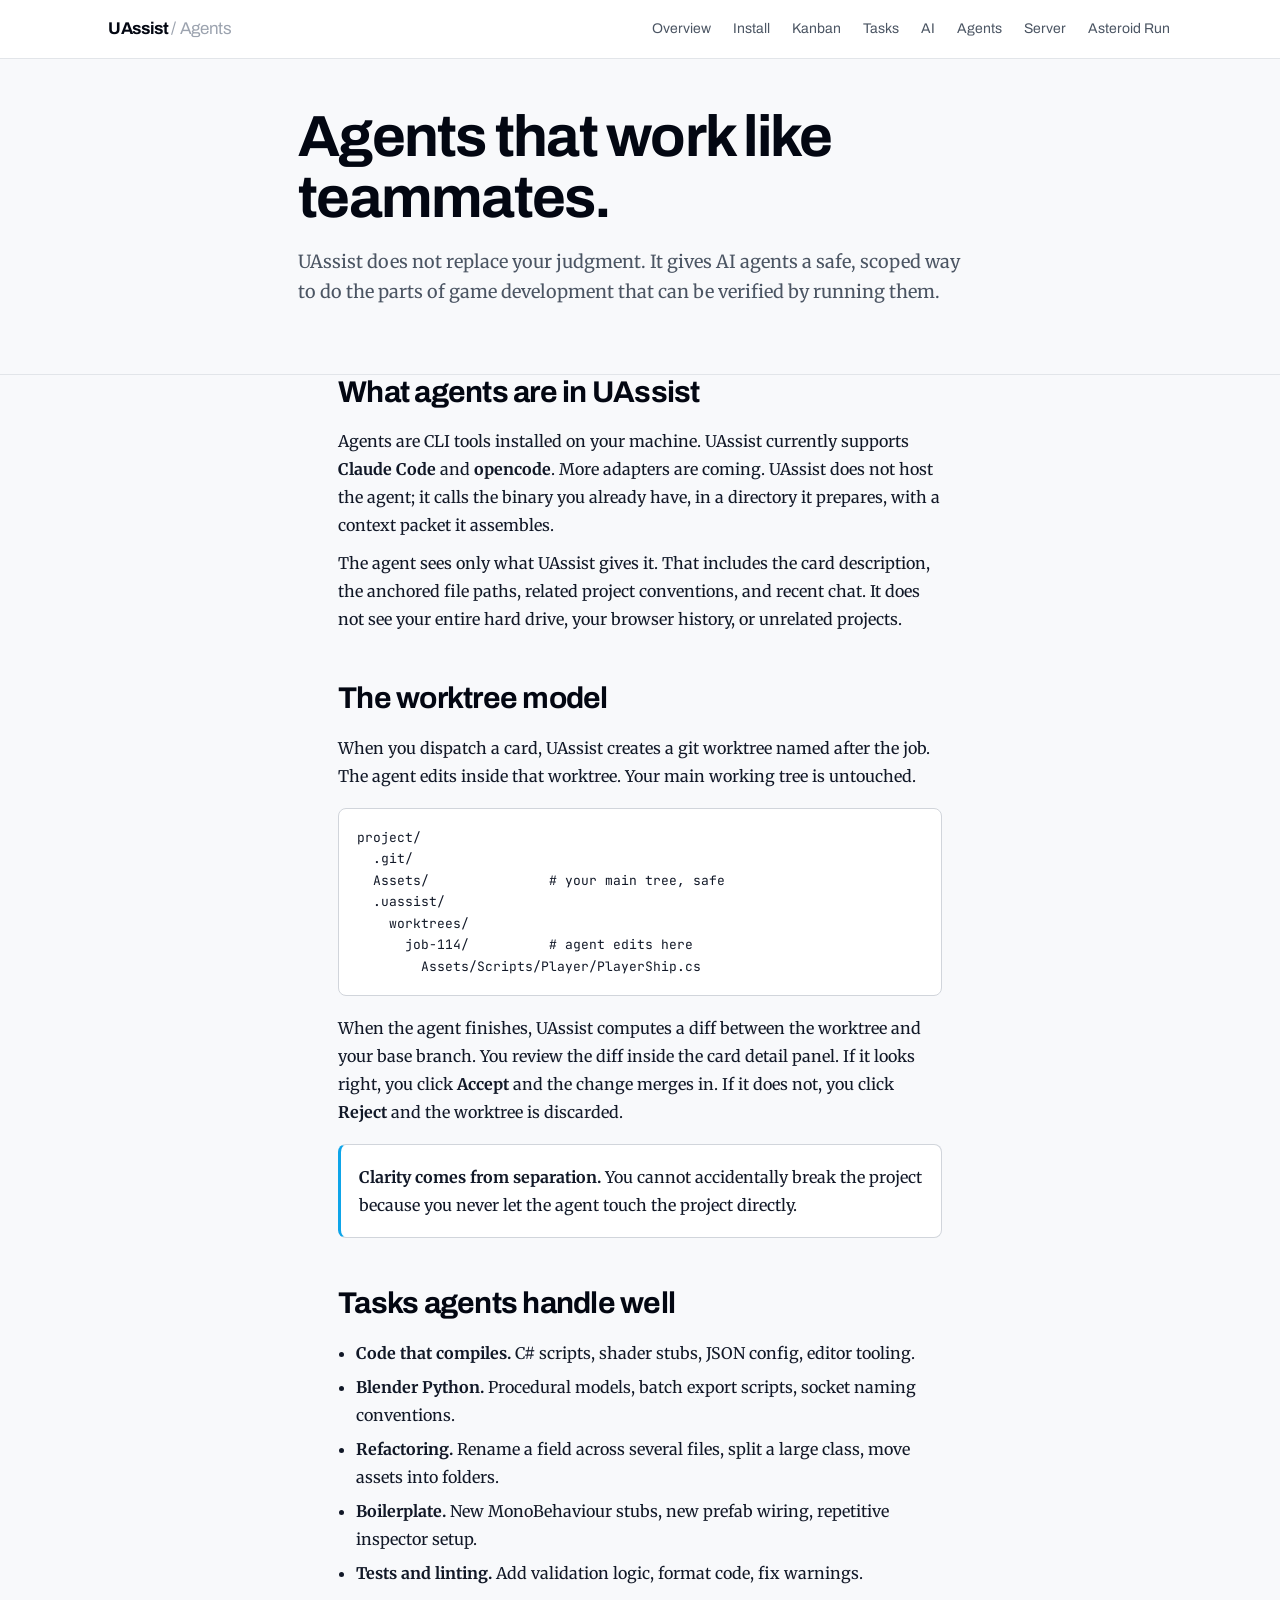
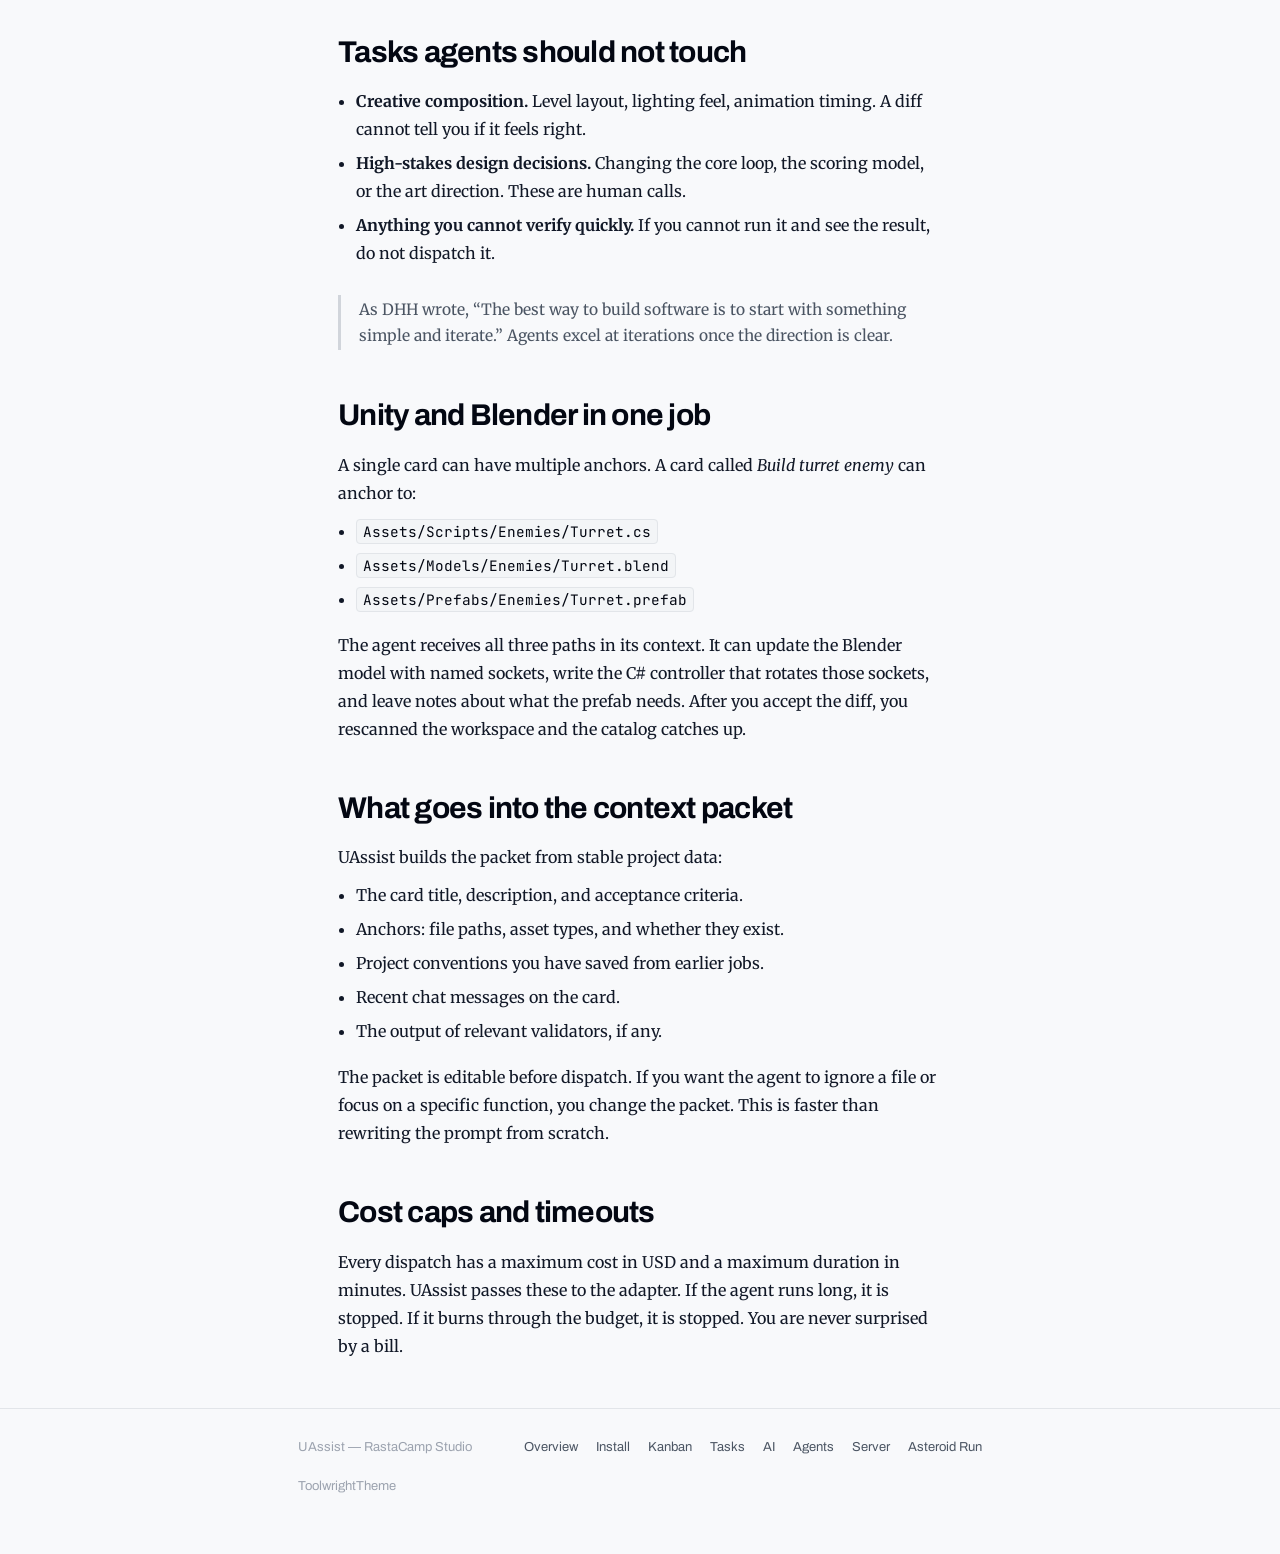
==== agents.html @ fdd05deb "Add kanban, tasks, ai, agents, server pages and footer nav" ====
<!doctype html>
<html lang="en">
<head>
  <meta charset="utf-8" />
  <meta name="viewport" content="width=device-width, initial-scale=1" />
  <title>Agents — How UAssist works with AI teammates</title>
  <meta name="description" content="A technical guide to using agents in UAssist: what they are good at, how they are isolated, and how they integrate with Unity, Blender, and project chat." />
  <link rel="preconnect" href="https://fonts.googleapis.com" />
  <link rel="preconnect" href="https://fonts.gstatic.com" crossorigin />
  <link href="https://fonts.googleapis.com/css2?family=Archivo:wght@400;500;600;700&family=JetBrains+Mono:wght@400;500&family=Merriweather:ital,wght@0,300;0,400;0,700;1,400&display=swap" rel="stylesheet" />
  <link rel="stylesheet" href="theme.css" />
</head>
<body>

  <header class="rail">
    <div class="wrap">
      <div class="brand">UAssist <span>/ Agents</span></div>
      <nav>
        <a href="index.html">Overview</a>
        <a href="install.html">Install</a>
        <a href="kanban.html">Kanban</a>
        <a href="tasks.html">Tasks</a>
        <a href="ai.html">AI</a>
        <a href="agents.html">Agents</a>
        <a href="server.html">Server</a>
        <a href="asteroid-run.html">Asteroid Run</a>
      </nav>
    </div>
  </header>

  <section class="hero">
    <div class="wrap">
      <h1>Agents that work like teammates.</h1>
      <p class="lede">UAssist does not replace your judgment. It gives AI agents a safe, scoped way to do the parts of game development that can be verified by running them.</p>
    </div>
  </section>

  <article class="wrap narrow">

    <section id="what-are-agents">
      <h2>What agents are in UAssist</h2>
      <p>Agents are CLI tools installed on your machine. UAssist currently supports <strong>Claude Code</strong> and <strong>opencode</strong>. More adapters are coming. UAssist does not host the agent; it calls the binary you already have, in a directory it prepares, with a context packet it assembles.</p>
      <p>The agent sees only what UAssist gives it. That includes the card description, the anchored file paths, related project conventions, and recent chat. It does not see your entire hard drive, your browser history, or unrelated projects.</p>
    </section>

    <section id="worktree-model">
      <h2>The worktree model</h2>
      <p>When you dispatch a card, UAssist creates a git worktree named after the job. The agent edits inside that worktree. Your main working tree is untouched.</p>
      <pre>project/
  .git/
  Assets/               # your main tree, safe
  .uassist/
    worktrees/
      job-114/          # agent edits here
        Assets/Scripts/Player/PlayerShip.cs</pre>
      <p>When the agent finishes, UAssist computes a diff between the worktree and your base branch. You review the diff inside the card detail panel. If it looks right, you click <strong>Accept</strong> and the change merges in. If it does not, you click <strong>Reject</strong> and the worktree is discarded.</p>
      <div class="callout">
        <p><strong>Clarity comes from separation.</strong> You cannot accidentally break the project because you never let the agent touch the project directly.</p>
      </div>
    </section>

    <section id="good-tasks">
      <h2>Tasks agents handle well</h2>
      <ul>
        <li><strong>Code that compiles.</strong> C# scripts, shader stubs, JSON config, editor tooling.</li>
        <li><strong>Blender Python.</strong> Procedural models, batch export scripts, socket naming conventions.</li>
        <li><strong>Refactoring.</strong> Rename a field across several files, split a large class, move assets into folders.</li>
        <li><strong>Boilerplate.</strong> New MonoBehaviour stubs, new prefab wiring, repetitive inspector setup.</li>
        <li><strong>Tests and linting.</strong> Add validation logic, format code, fix warnings.</li>
      </ul>
    </section>

    <section id="bad-tasks">
      <h2>Tasks agents should not touch</h2>
      <ul>
        <li><strong>Creative composition.</strong> Level layout, lighting feel, animation timing. A diff cannot tell you if it feels right.</li>
        <li><strong>High-stakes design decisions.</strong> Changing the core loop, the scoring model, or the art direction. These are human calls.</li>
        <li><strong>Anything you cannot verify quickly.</strong> If you cannot run it and see the result, do not dispatch it.</li>
      </ul>
      <div class="aside">As DHH wrote, “The best way to build software is to start with something simple and iterate.” Agents excel at iterations once the direction is clear.</div>
    </section>

    <section id="unity-blender">
      <h2>Unity and Blender in one job</h2>
      <p>A single card can have multiple anchors. A card called <em>Build turret enemy</em> can anchor to:</p>
      <ul>
        <li><code>Assets/Scripts/Enemies/Turret.cs</code></li>
        <li><code>Assets/Models/Enemies/Turret.blend</code></li>
        <li><code>Assets/Prefabs/Enemies/Turret.prefab</code></li>
      </ul>
      <p>The agent receives all three paths in its context. It can update the Blender model with named sockets, write the C# controller that rotates those sockets, and leave notes about what the prefab needs. After you accept the diff, you rescanned the workspace and the catalog catches up.</p>
    </section>

    <section id="context-packet">
      <h2>What goes into the context packet</h2>
      <p>UAssist builds the packet from stable project data:</p>
      <ul>
        <li>The card title, description, and acceptance criteria.</li>
        <li>Anchors: file paths, asset types, and whether they exist.</li>
        <li>Project conventions you have saved from earlier jobs.</li>
        <li>Recent chat messages on the card.</li>
        <li>The output of relevant validators, if any.</li>
      </ul>
      <p>The packet is editable before dispatch. If you want the agent to ignore a file or focus on a specific function, you change the packet. This is faster than rewriting the prompt from scratch.</p>
    </section>

    <section id="cost-and-time">
      <h2>Cost caps and timeouts</h2>
      <p>Every dispatch has a maximum cost in USD and a maximum duration in minutes. UAssist passes these to the adapter. If the agent runs long, it is stopped. If it burns through the budget, it is stopped. You are never surprised by a bill.</p>
    </section>

  </article>

  <footer class="site-footer">
    <div class="wrap">
      <span>UAssist — RastaCamp Studio</span>
      <nav>
        <a href="index.html">Overview</a>
        <a href="install.html">Install</a>
        <a href="kanban.html">Kanban</a>
        <a href="tasks.html">Tasks</a>
        <a href="ai.html">AI</a>
        <a href="agents.html">Agents</a>
        <a href="server.html">Server</a>
        <a href="asteroid-run.html">Asteroid Run</a>
      </nav>
      <span>ToolwrightTheme</span>
    </div>
  </footer>

</body>
</html>
---- theme.css ----
/* ================================================================
 * UAssist Website — ToolwrightTheme
 * =============================================================== */

:root {
  --bg: #f8f9fb;
  --surface: #ffffff;
  --surface-2: #f3f5f7;
  --surface-3: #eef0f2;
  --fg: #111827;
  --fg-strong: #030712;
  --muted: #4b5563;
  --faint: #9ca3af;
  --line: #e2e5e9;
  --line-strong: #d1d5db;
  --border: #d1d5db;
  --accent: #0ea5e9;
  --accent-text: #0284c7;
  --accent-soft: rgba(14, 165, 233, 0.08);

  --pill-blue: #e0f2fe; --pill-blue-text: #0369a1;
  --pill-green: #dcfce7; --pill-green-text: #15803d;
  --pill-yellow: #fef3c7; --pill-yellow-text: #b45309;
  --pill-red: #fee2e2; --pill-red-text: #b91c1c;
  --pill-grey: #f3f4f6; --pill-grey-text: #4b5563;

  --ok: #16a34a;
  --warn: #d97706;
  --bad: #dc2626;

  --font-sans: 'Archivo', -apple-system, BlinkMacSystemFont, "Segoe UI", Roboto, sans-serif;
  --font-serif: 'Merriweather', Georgia, "Times New Roman", serif;
  --font-mono: 'JetBrains Mono', ui-monospace, SFMono-Regular, Menlo, monospace;

  --radius: 8px;
  --gap-xs: 6px;
  --gap-sm: 10px;
  --gap-md: 18px;
  --gap-lg: 28px;
  --gap-xl: 48px;
  --measure: 720px;
  --wide: 1100px;
}

@media (prefers-color-scheme: dark) {
  :root {
    --bg: #050505;
    --surface: #0b0d0f;
    --surface-2: #121519;
    --surface-3: #171b1f;
    --fg: #e9ecef;
    --fg-strong: #ffffff;
    --muted: #767f89;
    --faint: #4b545d;
    --line: #1d2228;
    --line-strong: #2b333c;
    --border: #1d2228;
    --accent: #4dd2ff;
    --accent-text: #4dd2ff;
    --accent-soft: rgba(77, 210, 255, 0.08);
    --pill-blue: rgba(77, 210, 255, 0.10); --pill-blue-text: #4dd2ff;
    --pill-green: rgba(127, 211, 155, 0.10); --pill-green-text: #7fd39b;
    --pill-yellow: rgba(255, 181, 71, 0.10); --pill-yellow-text: #ffb547;
    --pill-red: rgba(255, 122, 122, 0.10); --pill-red-text: #ff7a7a;
    --pill-grey: rgba(118, 127, 137, 0.12); --pill-grey-text: #767f89;
  }
}

* { box-sizing: border-box; margin: 0; padding: 0; }
html { scroll-behavior: smooth; }

body {
  background: var(--bg);
  color: var(--fg);
  font-family: var(--font-sans);
  font-size: 16px;
  line-height: 1.65;
  -webkit-font-smoothing: antialiased;
}

a { color: var(--accent-text); text-decoration: none; }
a:hover { text-decoration: underline; }

code, .mono { font-family: var(--font-mono); font-size: 0.9em; }

/* ---------- rail ---------- */
.rail {
  position: sticky;
  top: 0;
  z-index: 20;
  background: var(--surface);
  border-bottom: 1px solid var(--line);
  backdrop-filter: blur(8px);
}

.rail .wrap {
  max-width: var(--wide);
  margin: 0 auto;
  padding: 0 var(--gap-md);
  display: flex;
  align-items: center;
  gap: var(--gap-md);
  height: 58px;
}

.brand {
  font-weight: 700;
  letter-spacing: -0.02em;
  font-size: 17px;
  color: var(--fg-strong);
}

.brand span {
  color: var(--faint);
  font-weight: 400;
}

.rail nav {
  margin-left: auto;
  display: flex;
  gap: var(--gap-md);
  font-size: 14px;
  color: var(--muted);
}

.rail nav a {
  color: var(--muted);
  text-decoration: none;
  padding: 6px 2px;
}

.rail nav a:hover {
  color: var(--fg);
}

/* ---------- layout ---------- */
.wrap {
  max-width: var(--measure);
  margin: 0 auto;
  padding: 0 var(--gap-md);
}

.wrap.wide { max-width: var(--wide); }
.wrap.narrow { max-width: 640px; }

/* ---------- hero ---------- */
.hero {
  padding: var(--gap-xl) 0;
  border-bottom: 1px solid var(--line);
}

.hero-tall {
  padding: calc(var(--gap-xl) * 1.4) 0;
}

.hero h1 {
  font-size: clamp(38px, 5.5vw, 58px);
  line-height: 1.05;
  letter-spacing: -0.03em;
  font-weight: 700;
  color: var(--fg-strong);
  max-width: 16ch;
  margin-bottom: var(--gap-md);
}

.lede {
  font-family: var(--font-serif);
  font-size: 18px;
  line-height: 1.7;
  color: var(--muted);
  max-width: 56ch;
  margin-bottom: var(--gap-md);
}

.hero-actions {
  display: flex;
  gap: var(--gap-sm);
  flex-wrap: wrap;
  margin-top: var(--gap-lg);
}

.cta {
  display: inline-flex;
  align-items: center;
  padding: 12px 22px;
  border-radius: var(--radius);
  background: var(--accent);
  color: #ffffff;
  font-weight: 600;
  text-decoration: none;
  font-size: 15px;
}

.cta:hover {
  opacity: 0.92;
  text-decoration: none;
}

.cta-secondary {
  display: inline-flex;
  align-items: center;
  padding: 12px 22px;
  border-radius: var(--radius);
  border: 1px solid var(--border-strong);
  color: var(--fg-strong);
  font-weight: 600;
  text-decoration: none;
  font-size: 15px;
}

.cta-secondary:hover {
  background: var(--surface-2);
  text-decoration: none;
}

/* ---------- sections ---------- */
.section {
  padding: var(--gap-xl) 0;
}

.section.alt {
  background: var(--surface);
  border-top: 1px solid var(--line);
  border-bottom: 1px solid var(--line);
}

.section h2 {
  font-size: clamp(28px, 3.5vw, 34px);
  line-height: 1.12;
  letter-spacing: -0.025em;
  font-weight: 700;
  color: var(--fg-strong);
  margin-bottom: var(--gap-md);
}

.section h3 {
  font-size: 18px;
  font-weight: 600;
  color: var(--fg-strong);
  margin-bottom: var(--gap-xs);
}

.section p {
  font-family: var(--font-serif);
  font-size: 16px;
  line-height: 1.75;
  color: var(--fg);
  margin-bottom: var(--gap-md);
  max-width: 64ch;
}

.aside {
  border-left: 3px solid var(--line-strong);
  padding: 2px 0 2px var(--gap-md);
  margin: var(--gap-lg) 0;
  font-family: var(--font-serif);
  font-size: 15.5px;
  color: var(--muted);
  max-width: 60ch;
}

/* ---------- article ---------- */
article {
  padding: var(--gap-xl) 0;
}

article section {
  margin-bottom: var(--gap-xl);
}

article h2 {
  font-size: clamp(26px, 3vw, 30px);
  line-height: 1.15;
  letter-spacing: -0.025em;
  font-weight: 700;
  color: var(--fg-strong);
  margin-bottom: var(--gap-md);
}

article h3 {
  font-size: 16px;
  font-weight: 600;
  color: var(--fg-strong);
  margin-top: var(--gap-lg);
  margin-bottom: var(--gap-xs);
}

article p, article li {
  font-family: var(--font-serif);
  font-size: 16px;
  line-height: 1.75;
  color: var(--fg);
  margin-bottom: var(--gap-sm);
  max-width: 64ch;
}

article ul, article ol {
  margin: 0 0 var(--gap-md) var(--gap-md);
}

article li {
  margin: var(--gap-xs) 0;
}

/* ---------- callouts ---------- */
.callout {
  border: 1px solid var(--border);
  border-left: 3px solid var(--accent);
  background: var(--surface);
  padding: var(--gap-md);
  border-radius: var(--radius);
  margin: var(--gap-md) 0;
  font-family: var(--font-serif);
}

.callout p:last-child { margin-bottom: 0; }

.tip {
  border-left: 3px solid var(--ok);
  background: var(--surface);
  padding: var(--gap-sm) var(--gap-md);
  border-radius: 0 var(--radius) var(--radius) 0;
  margin: var(--gap-md) 0;
  font-family: var(--font-serif);
}

.tip p:last-child { margin-bottom: 0; }

/* ---------- code ---------- */
code {
  background: var(--surface-2);
  padding: 2px 6px;
  border-radius: 4px;
  border: 1px solid var(--line);
  color: var(--fg-strong);
}

pre {
  background: var(--surface);
  border: 1px solid var(--border);
  border-radius: var(--radius);
  padding: var(--gap-md);
  overflow-x: auto;
  font-family: var(--font-mono);
  font-size: 13px;
  line-height: 1.65;
  margin: var(--gap-md) 0;
  color: var(--fg);
}

pre code {
  background: transparent;
  border: none;
  padding: 0;
}

/* ---------- features ---------- */
.feature-grid,
.agent-grid {
  display: grid;
  grid-template-columns: repeat(3, 1fr);
  gap: var(--gap-md);
  margin-top: var(--gap-lg);
}

.feature,
.agent-card {
  background: var(--surface);
  border: 1px solid var(--border);
  border-radius: var(--radius);
  padding: var(--gap-md);
}

.agents-section {
  background: var(--surface);
  border-top: 1px solid var(--line);
}

.agents-section .agent-card {
  background: var(--bg);
}

.feature p,
.agent-card p {
  margin-bottom: 0;
  font-size: 15px;
}

@media (max-width: 900px) {
  .feature-grid,
  .agent-grid {
    grid-template-columns: 1fr;
  }
}

/* ---------- screenshot mocks ---------- */
.screenshot-grid {
  display: grid;
  grid-template-columns: repeat(2, 1fr);
  gap: var(--gap-lg);
  margin-top: var(--gap-lg);
}

.screen-card {
  display: flex;
  flex-direction: column;
  gap: var(--gap-sm);
}

.cap {
  font-size: 14px;
  color: var(--muted);
  font-family: var(--font-serif);
}

.mock-window {
  background: var(--surface);
  border: 1px solid var(--border);
  border-radius: var(--radius);
  overflow: hidden;
  box-shadow: 0 8px 30px rgba(0, 0, 0, 0.08);
}

.mock-bar {
  display: flex;
  align-items: center;
  gap: 7px;
  padding: 10px 12px;
  background: var(--surface-2);
  border-bottom: 1px solid var(--line);
}

.mock-bar .dot {
  width: 10px;
  height: 10px;
  border-radius: 50%;
}

.dot.red { background: #ff5f57; }
.dot.yellow { background: #febc2e; }
.dot.green { background: #28c840; }

.mock-bar .title {
  margin-left: 8px;
  font-size: 12px;
  color: var(--faint);
  font-family: var(--font-mono);
}

.mock-body {
  padding: 12px;
  font-size: 12px;
}

.board-mock .grid-head,
.board-mock .grid-row {
  display: grid;
  grid-template-columns: 70px repeat(5, 1fr);
  gap: 4px;
  margin-bottom: 4px;
}

.board-mock .grid-head span {
  font-size: 9px;
  text-transform: uppercase;
  letter-spacing: 0.05em;
  color: var(--faint);
  padding: 3px 2px;
}

.board-mock .cat {
  font-size: 10px;
  color: var(--muted);
  display: flex;
  align-items: center;
}

.board-mock .card {
  background: var(--surface-3);
  border: 1px solid var(--border);
  border-left: 3px solid var(--faint);
  border-radius: 4px;
  padding: 5px;
  font-size: 10px;
  color: var(--fg-strong);
  min-height: 36px;
}

.board-mock .card.c-human { border-left-color: var(--accent); }
.board-mock .card.c-agent { border-left-color: var(--warn); }
.board-mock .card.c-blocker { border-left-color: var(--bad); background: var(--pill-red); }
.board-mock .card.c-done { border-left-color: var(--ok); color: var(--faint); }

.project-mock .row {
  display: flex;
  justify-content: space-between;
  padding: 6px 0;
  border-bottom: 1px solid var(--line);
  font-size: 12px;
}

.project-mock .row:last-child { border-bottom: 0; }

.project-mock .k { color: var(--faint); }
.project-mock .v { color: var(--fg-strong); }
.project-mock .v.ok { color: var(--ok); }

.pills {
  display: flex;
  gap: var(--gap-xs);
  margin-top: var(--gap-sm);
}

.pill {
  display: inline-flex;
  padding: 2px 8px;
  border-radius: 999px;
  font-size: 10px;
  font-weight: 500;
}

.p-blue { background: var(--pill-blue); color: var(--pill-blue-text); }
.p-green { background: var(--pill-green); color: var(--pill-green-text); }

/* ---------- cta section ---------- */
.cta-section {
  text-align: center;
  background: var(--surface-2);
  border-top: 1px solid var(--line);
}

.cta-section h2 {
  margin-bottom: var(--gap-sm);
}

.cta-section .lead {
  margin: 0 auto var(--gap-md);
}

/* ---------- download box ---------- */
.download-box {
  background: var(--surface);
  border: 1px solid var(--border);
  border-radius: var(--radius);
  padding: var(--gap-lg);
  text-align: center;
}

.download-box h2 {
  margin-bottom: var(--gap-sm);
}

.download-box .lead {
  margin: 0 auto var(--gap-md);
}

/* ---------- footer ---------- */
footer {
  border-top: 1px solid var(--line);
  padding: var(--gap-lg) 0 calc(var(--gap-lg) * 2);
}

.site-footer .wrap {
  display: flex;
  justify-content: space-between;
  align-items: center;
  gap: var(--gap-md);
  flex-wrap: wrap;
  font-size: 13px;
  color: var(--faint);
}

.site-footer nav {
  display: flex;
  gap: var(--gap-md);
  flex-wrap: wrap;
}

.site-footer nav a {
  color: var(--muted);
  text-decoration: none;
}

.site-footer nav a:hover {
  color: var(--fg);
  text-decoration: underline;
}

@media (max-width: 640px) {
  .hero h1 { font-size: 34px; }
  .section h2 { font-size: 26px; }
  .screenshot-grid { grid-template-columns: 1fr; }
  .rail nav { display: none; }
  .site-footer .wrap { flex-direction: column; align-items: flex-start; }
}
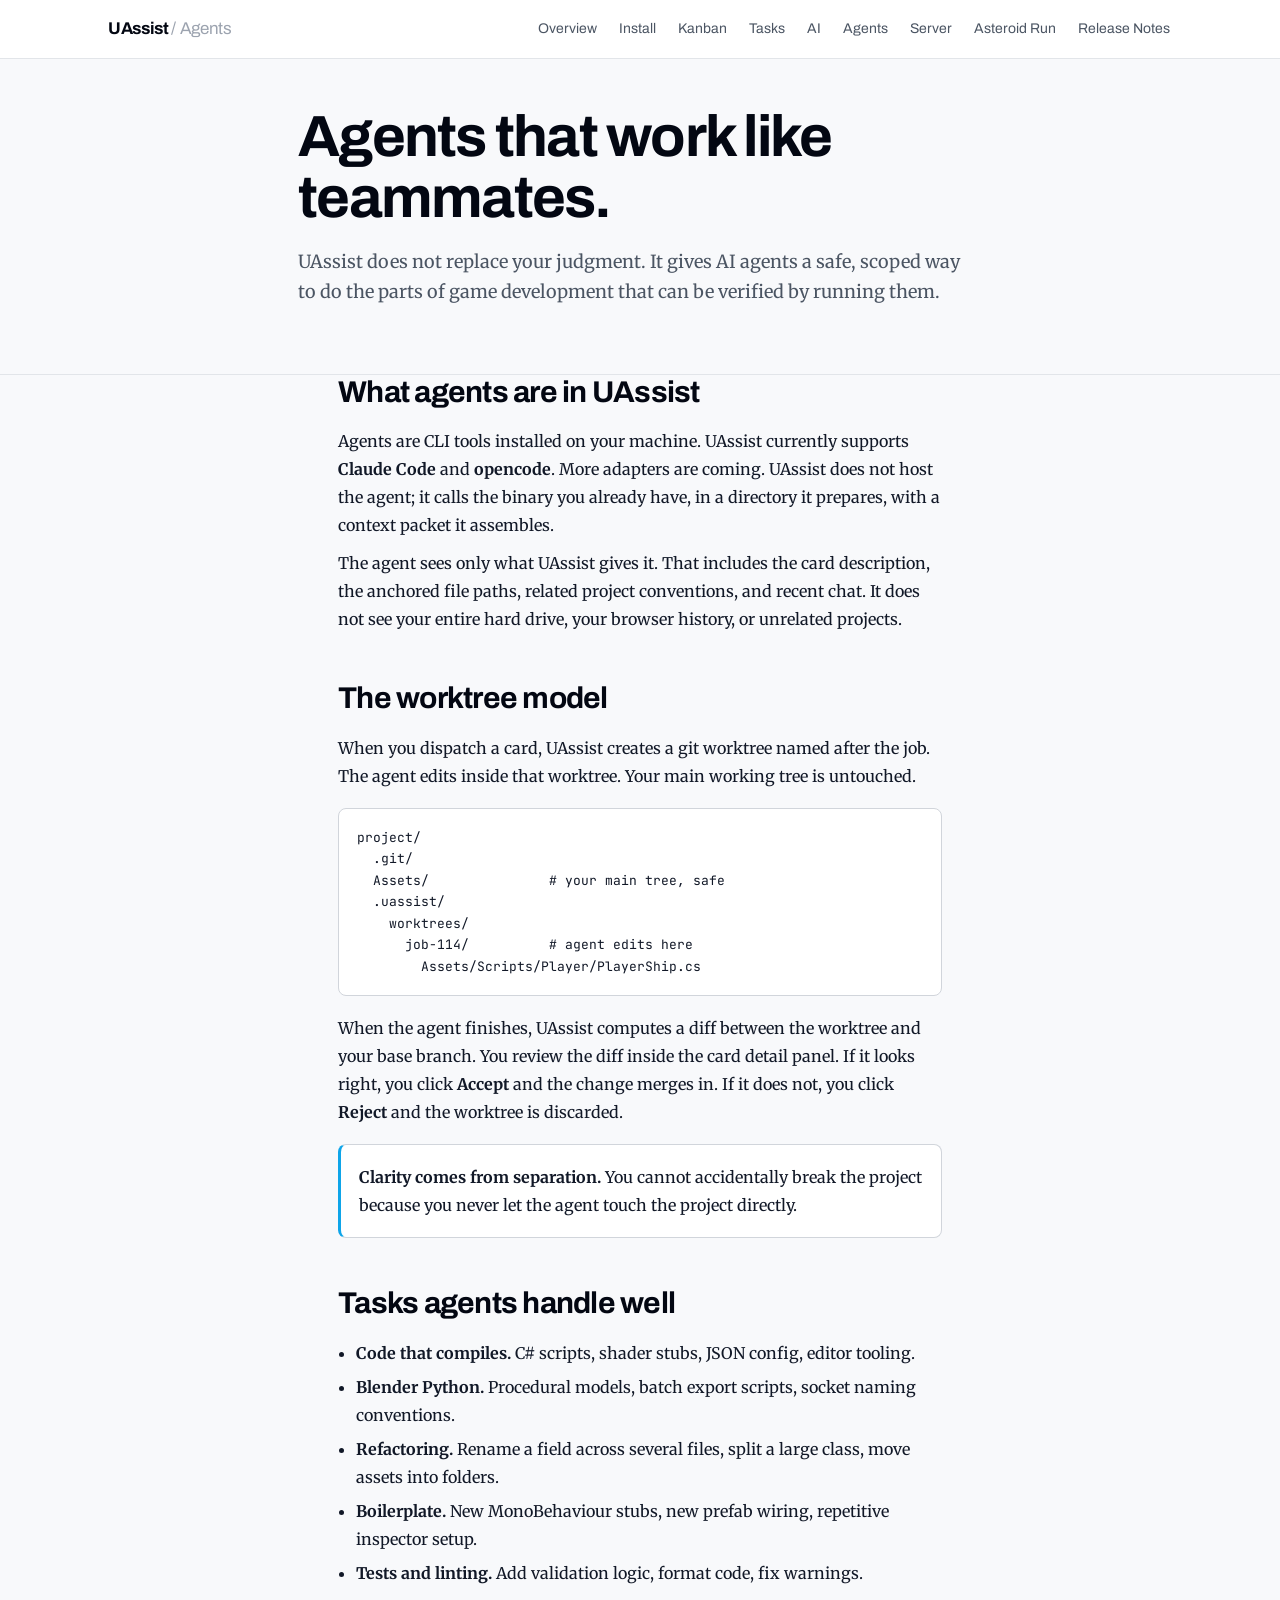
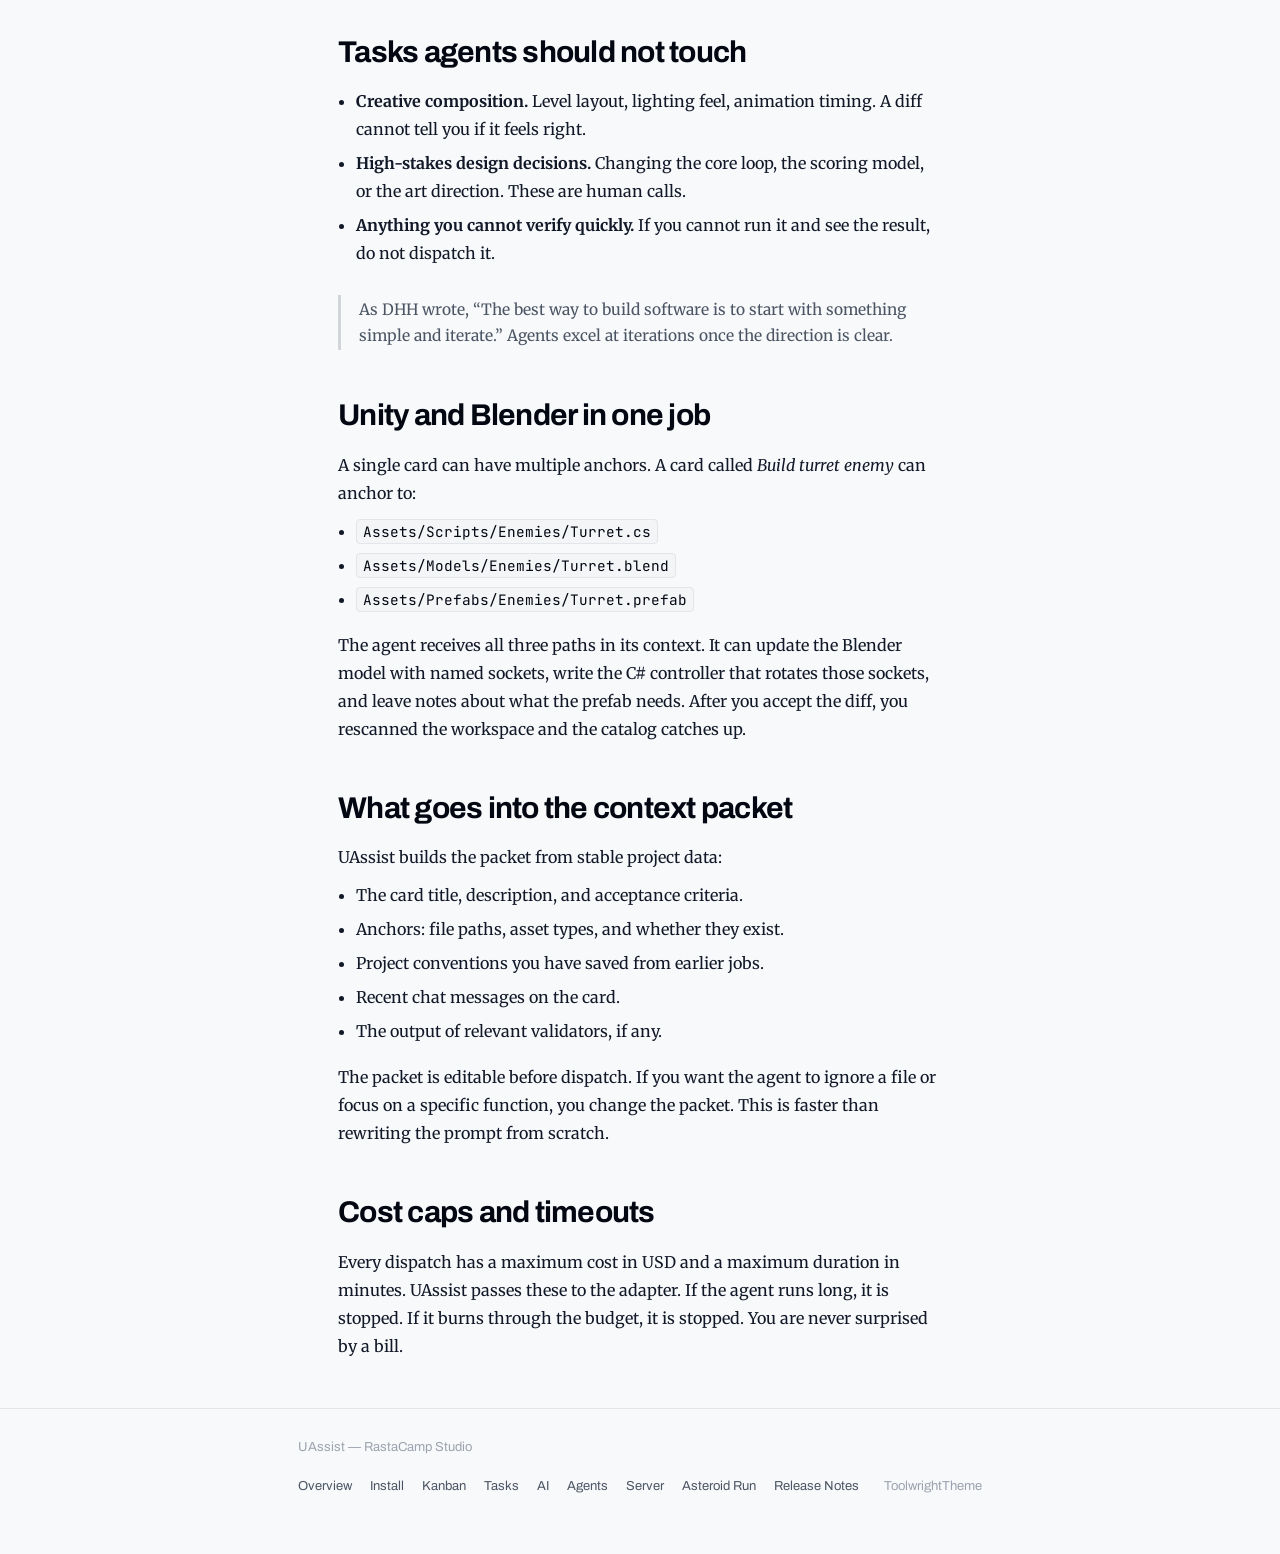
==== commit b8f5001a: "Add release notes section and footer link to app changelog" ====
--- a/agents.html
+++ b/agents.html
@@ -24,6 +24,7 @@
         <a href="agents.html">Agents</a>
         <a href="server.html">Server</a>
         <a href="asteroid-run.html">Asteroid Run</a>
+        <a href="https://github.com/Roninito/UAssist/blob/main/CHANGELOG.md" target="_blank" rel="noopener">Release Notes</a>
       </nav>
     </div>
   </header>
@@ -123,6 +124,7 @@
         <a href="agents.html">Agents</a>
         <a href="server.html">Server</a>
         <a href="asteroid-run.html">Asteroid Run</a>
+        <a href="https://github.com/Roninito/UAssist/blob/main/CHANGELOG.md" target="_blank" rel="noopener">Release Notes</a>
       </nav>
       <span>ToolwrightTheme</span>
     </div>
--- a/theme.css
+++ b/theme.css
@@ -523,17 +523,24 @@
 .p-green { background: var(--pill-green); color: var(--pill-green-text); }
 
 /* ---------- cta section ---------- */
-.cta-section {
+.cta-section,
+.release-section {
   text-align: center;
   background: var(--surface-2);
   border-top: 1px solid var(--line);
 }
 
-.cta-section h2 {
+.release-section {
+  background: var(--surface);
+}
+
+.cta-section h2,
+.release-section h2 {
   margin-bottom: var(--gap-sm);
 }
 
-.cta-section .lead {
+.cta-section .lead,
+.release-section .lead {
   margin: 0 auto var(--gap-md);
 }
 
